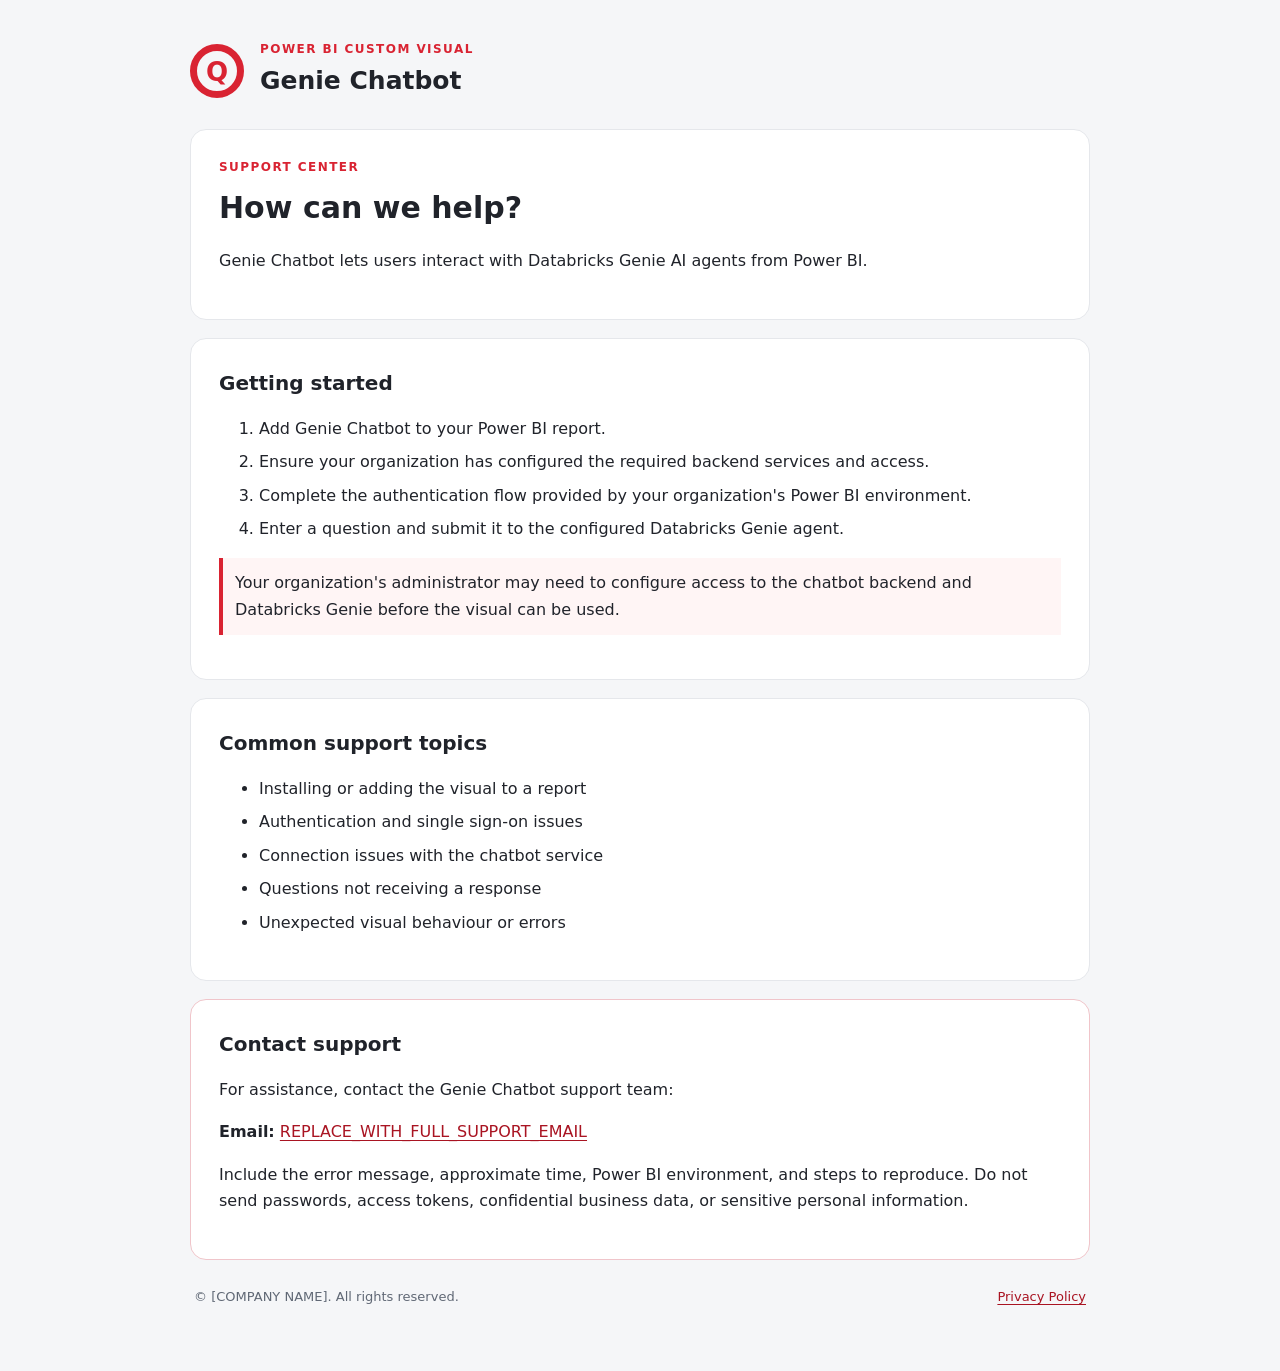
==== support/index.html @ 723afbab "initial commit" ====
<!doctype html>
<html lang="en">

<head>
    <meta charset="utf-8">
    <meta name="viewport" content="width=device-width,initial-scale=1">
    <title>Genie Chatbot – Support</title>
    <meta name="description" content="Support for the Genie Chatbot Power BI custom visual.">
    <link rel="stylesheet" href="../assets/style.css">
</head>

<body>
    <main class="container">
        <header class="brand">
            <div class="mark">Q</div>
            <div>
                <p class="eyebrow">POWER BI CUSTOM VISUAL</p>
                <h1>Genie Chatbot</h1>
            </div>
        </header>
        <section class="hero">
            <p class="eyebrow">SUPPORT CENTER</p>
            <h2>How can we help?</h2>
            <p>Genie Chatbot lets users interact with Databricks Genie AI agents from Power BI.</p>
        </section>
        <section class="panel">
            <h2>Getting started</h2>
            <ol>
                <li>Add Genie Chatbot to your Power BI report.</li>
                <li>Ensure your organization has configured the required backend services and access.</li>
                <li>Complete the authentication flow provided by your organization's Power BI environment.</li>
                <li>Enter a question and submit it to the configured Databricks Genie agent.</li>
            </ol>
            <p class="note">Your organization's administrator may need to configure access to the chatbot backend and
                Databricks Genie before the visual can be used.</p>
        </section>
        <section class="panel">
            <h2>Common support topics</h2>
            <ul>
                <li>Installing or adding the visual to a report</li>
                <li>Authentication and single sign-on issues</li>
                <li>Connection issues with the chatbot service</li>
                <li>Questions not receiving a response</li>
                <li>Unexpected visual behaviour or errors</li>
            </ul>
        </section>
        <section class="panel contact">
            <h2>Contact support</h2>
            <p>For assistance, contact the Genie Chatbot support team:</p>
            <p><strong>Email:</strong> <a
                    href="mailto:REPLACE_WITH_FULL_SUPPORT_EMAIL">REPLACE_WITH_FULL_SUPPORT_EMAIL</a></p>
            <p>Include the error message, approximate time, Power BI environment, and steps to reproduce. Do not send
                passwords, access tokens, confidential business data, or sensitive personal information.</p>
        </section>
        <footer><span>© [COMPANY NAME]. All rights reserved.</span><a href="../privacy/">Privacy Policy</a></footer>
    </main>
</body>

</html>
---- assets/style.css ----
* {
    box-sizing: border-box
}

body {
    margin: 0;
    background: #f5f6f8;
    color: #20232a;
    font: 16px/1.65 system-ui, Segoe UI, Arial, sans-serif
}

.container {
    width: min(900px, calc(100% - 32px));
    margin: 40px auto
}

.brand {
    display: flex;
    align-items: center;
    gap: 16px;
    margin-bottom: 28px
}

.mark {
    width: 54px;
    height: 54px;
    border: 7px solid #d92332;
    border-radius: 50%;
    color: #d92332;
    display: grid;
    place-items: center;
    font-size: 26px;
    font-weight: 800
}

.brand h1 {
    margin: 0;
    font-size: 25px
}

.eyebrow {
    margin: 0;
    color: #d92332;
    font-size: 12px;
    font-weight: 750;
    letter-spacing: .12em
}

.hero,
.panel {
    background: white;
    border: 1px solid #e5e7eb;
    border-radius: 16px;
    padding: 28px;
    margin-bottom: 18px
}

.hero h2 {
    font-size: 30px;
    margin: 5px 0 12px
}

.panel h2 {
    font-size: 20px;
    margin: 0 0 12px
}

li {
    margin: 7px 0
}

a {
    color: #a91422;
    text-underline-offset: 3px
}

.note {
    background: #fff5f5;
    border-left: 4px solid #d92332;
    padding: 12px
}

.contact {
    border-color: #f0c5ca
}

footer {
    color: #606875;
    font-size: 13px;
    padding: 8px 4px 24px;
    display: flex;
    justify-content: space-between;
    flex-wrap: wrap
}

@media(max-width:600px) {
    .container {
        margin: 20px auto
    }

    .hero,
    .panel {
        padding: 20px
    }

    .hero h2 {
        font-size: 25px
    }
}
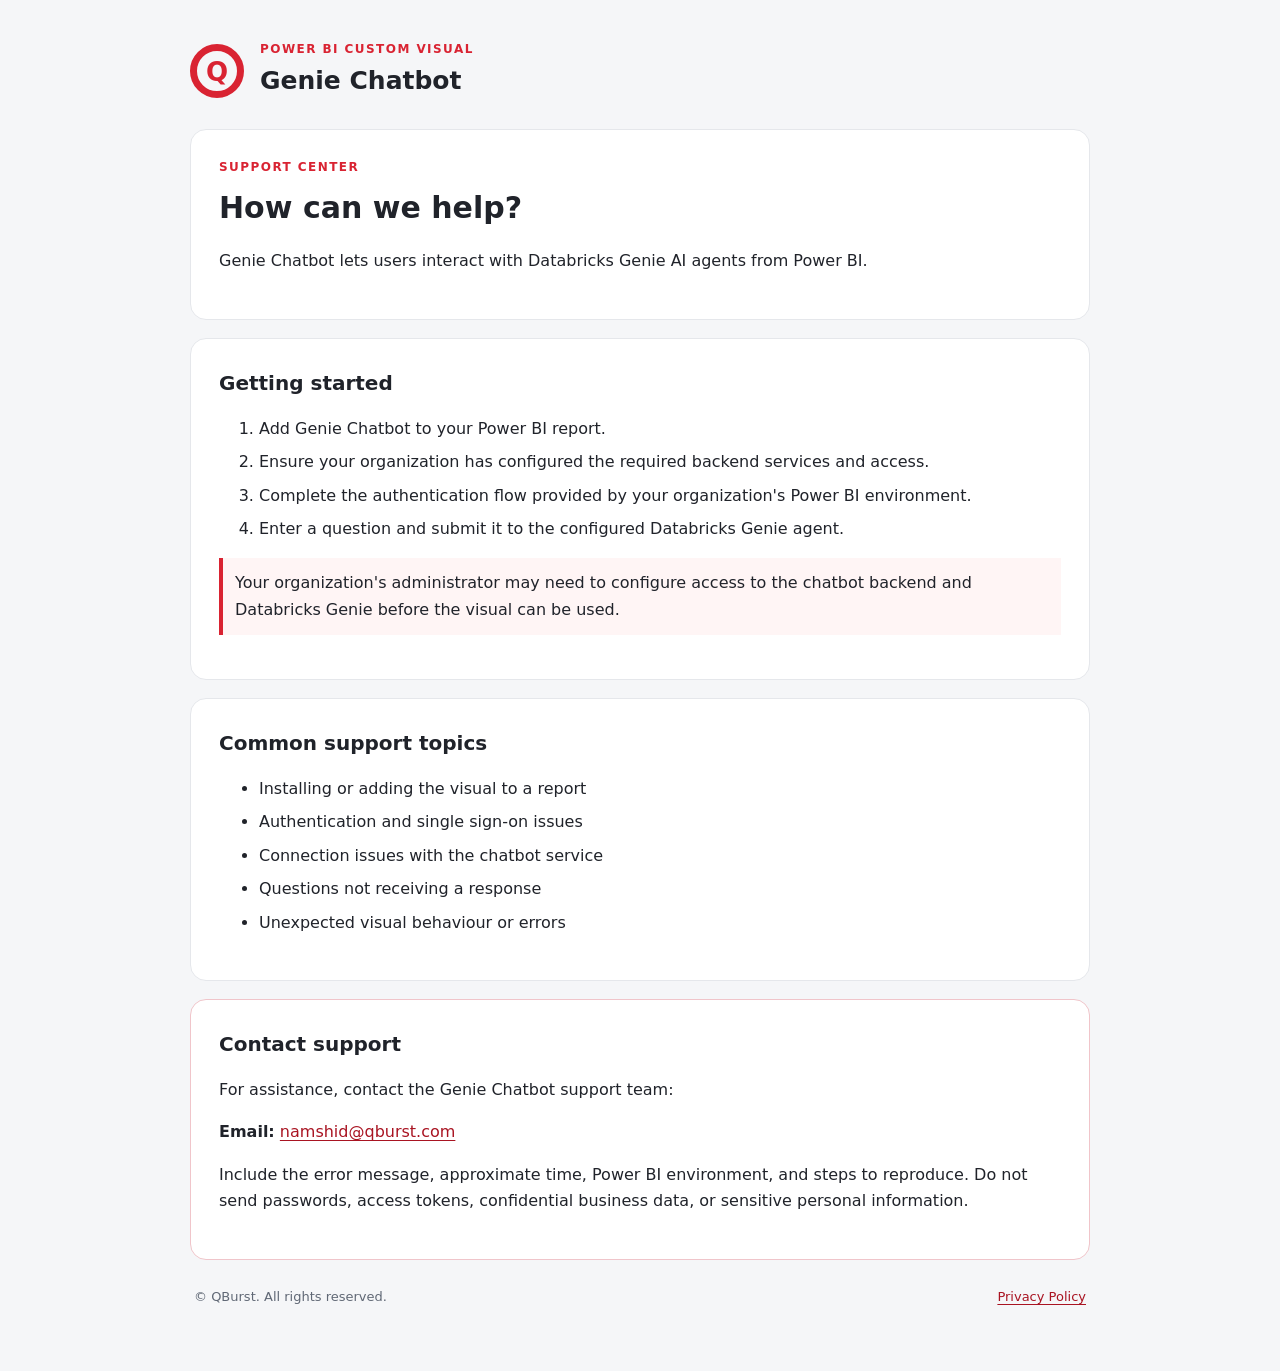
==== commit 5bf56e32: "updating support doc" ====
--- a/support/index.html
+++ b/support/index.html
@@ -48,11 +48,11 @@
             <h2>Contact support</h2>
             <p>For assistance, contact the Genie Chatbot support team:</p>
             <p><strong>Email:</strong> <a
-                    href="mailto:REPLACE_WITH_FULL_SUPPORT_EMAIL">REPLACE_WITH_FULL_SUPPORT_EMAIL</a></p>
+                    href="mailto:REPLACE_WITH_FULL_SUPPORT_EMAIL">namshid@qburst.com</a></p>
             <p>Include the error message, approximate time, Power BI environment, and steps to reproduce. Do not send
                 passwords, access tokens, confidential business data, or sensitive personal information.</p>
         </section>
-        <footer><span>© [COMPANY NAME]. All rights reserved.</span><a href="../privacy/">Privacy Policy</a></footer>
+        <footer><span>© QBurst. All rights reserved.</span><a href="../privacy/">Privacy Policy</a></footer>
     </main>
 </body>
 
